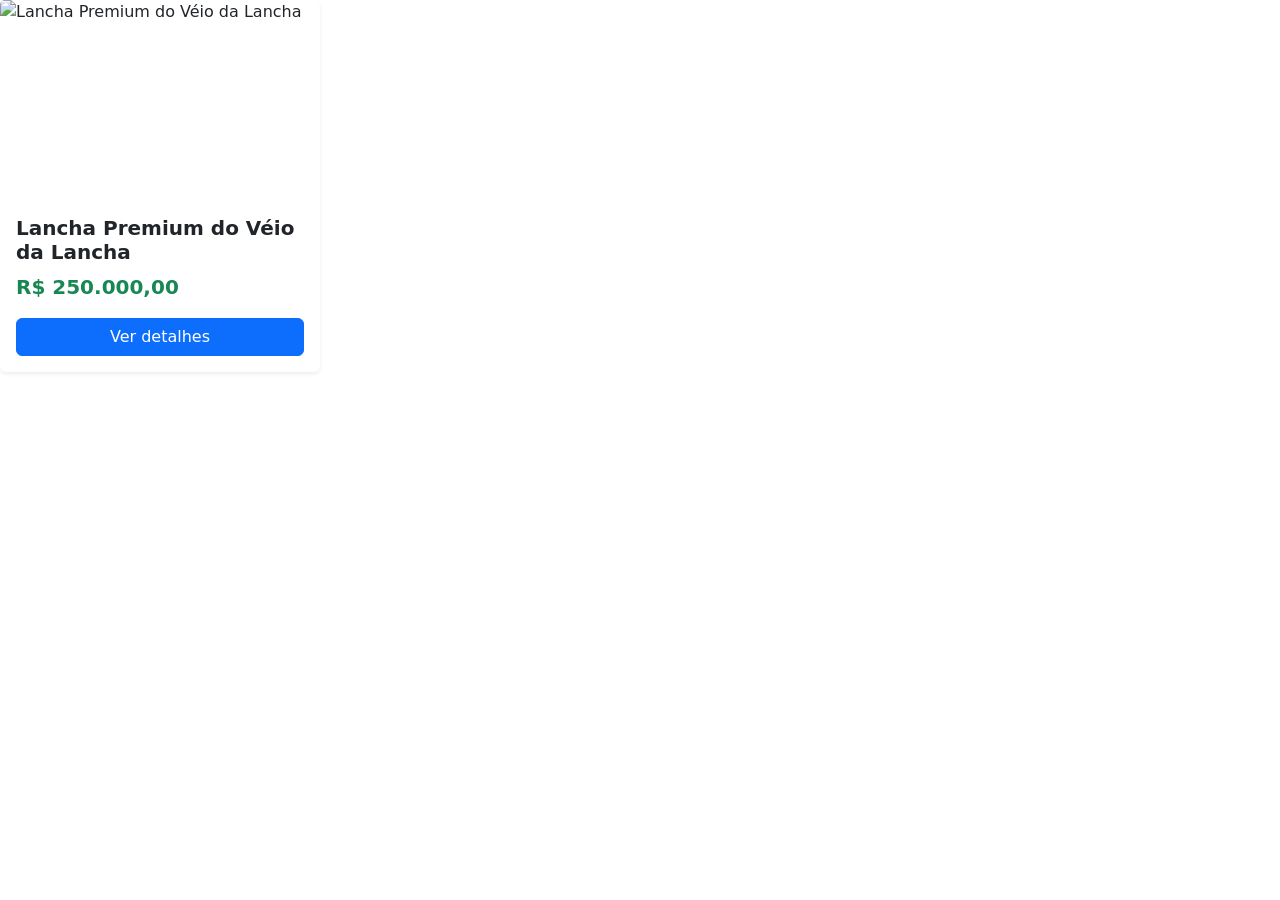
==== index.html @ 852e5b98 "feat(components): add card boat card UI implementation" ====
<!DOCTYPE html>
<html lang="en">

<head>
    <meta charset="UTF-8">
    <meta name="viewport" content="width=device-width, initial-scale=1.0">
    <title>Titanic - Aluguel de navio</title>
    <link href="https://cdn.jsdelivr.net/npm/bootstrap@5.3.8/dist/css/bootstrap.min.css" rel="stylesheet"
        integrity="sha384-sRIl4kxILFvY47J16cr9ZwB07vP4J8+LH7qKQnuqkuIAvNWLzeN8tE5YBujZqJLB" crossorigin="anonymous">
    <link rel="stylesheet" href="css/index.css">
    <link rel="stylesheet" href="styles.css">
</head>

<body>
    <div id="app"></div>

    <script type="module" src="js/index.js"></script>
    <script src="https://cdn.jsdelivr.net/npm/bootstrap@5.3.8/dist/js/bootstrap.bundle.min.js" integrity="sha384-FKyoEForCGlyvwx9Hj09JcYn3nv7wiPVlz7YYwJrWVcXK/BmnVDxM+D2scQbITxI" crossorigin="anonymous"></script>
</body>

</html>
---- styles.css ----
/* Estilos Globais - incluir em toos os arquivos html */
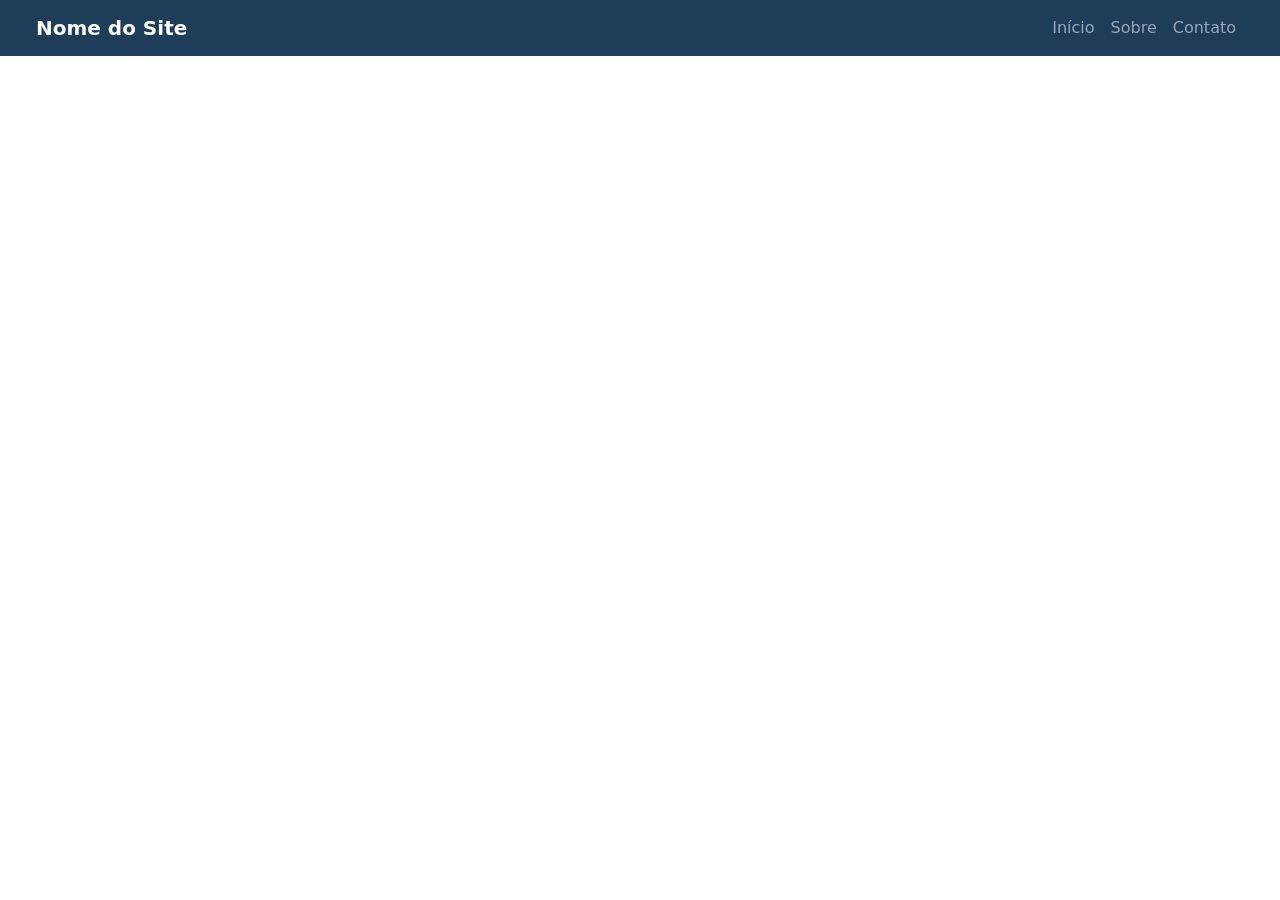
==== commit 7ca85e14: "feat: adiciona navBar" ====
--- a/index.html
+++ b/index.html
@@ -12,7 +12,6 @@
 </head>
 
 <body>
-    <div id="app"></div>
 
     <script type="module" src="js/index.js"></script>
     <script src="https://cdn.jsdelivr.net/npm/bootstrap@5.3.8/dist/js/bootstrap.bundle.min.js" integrity="sha384-FKyoEForCGlyvwx9Hj09JcYn3nv7wiPVlz7YYwJrWVcXK/BmnVDxM+D2scQbITxI" crossorigin="anonymous"></script>
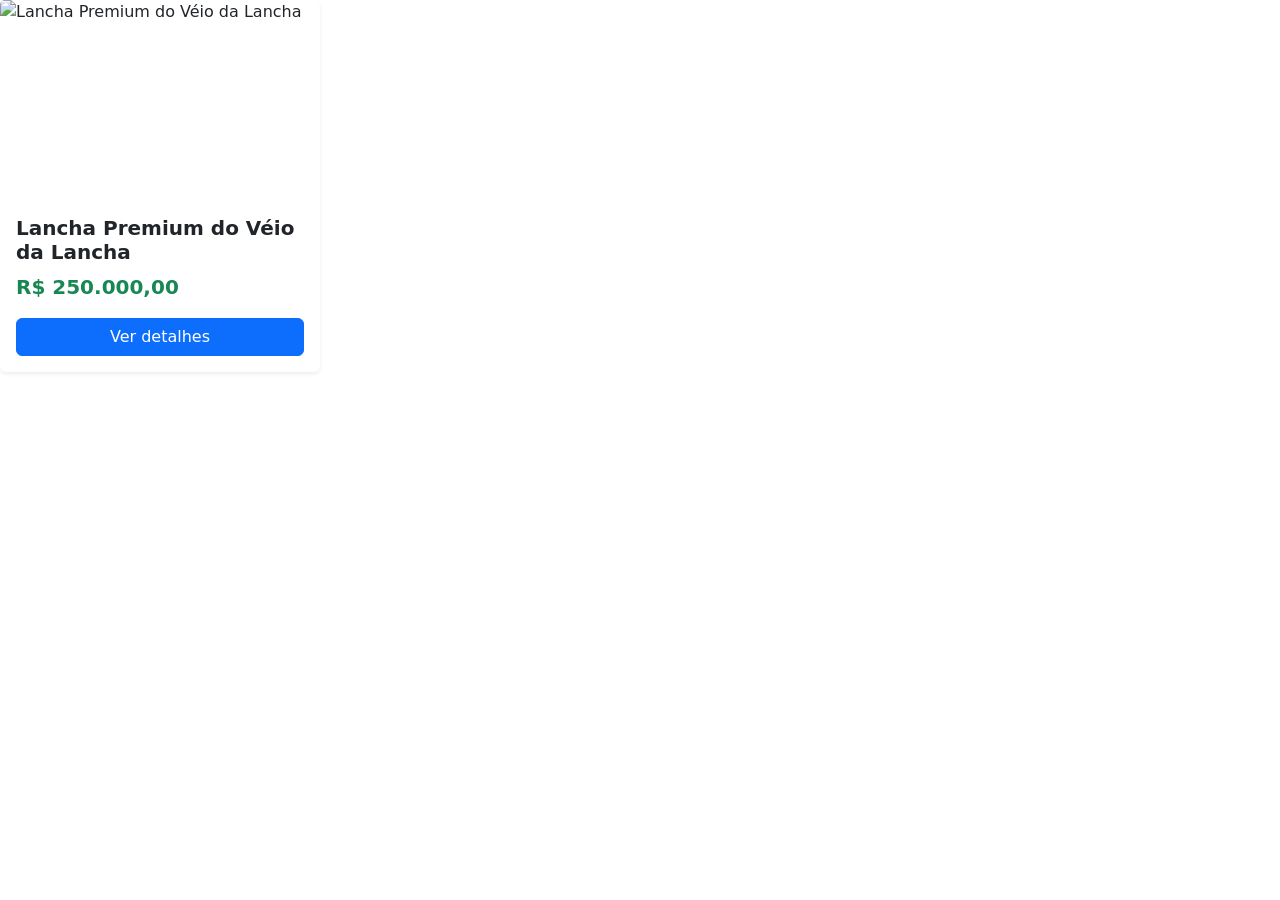
==== commit 94725a60: "Merge pull request #1 from Rafael-Jose-da-Cruz/feat/boat-card-component feat(components): add card b" ====
--- a/index.html
+++ b/index.html
@@ -12,6 +12,7 @@
 </head>
 
 <body>
+    <div id="app"></div>
 
     <script type="module" src="js/index.js"></script>
     <script src="https://cdn.jsdelivr.net/npm/bootstrap@5.3.8/dist/js/bootstrap.bundle.min.js" integrity="sha384-FKyoEForCGlyvwx9Hj09JcYn3nv7wiPVlz7YYwJrWVcXK/BmnVDxM+D2scQbITxI" crossorigin="anonymous"></script>
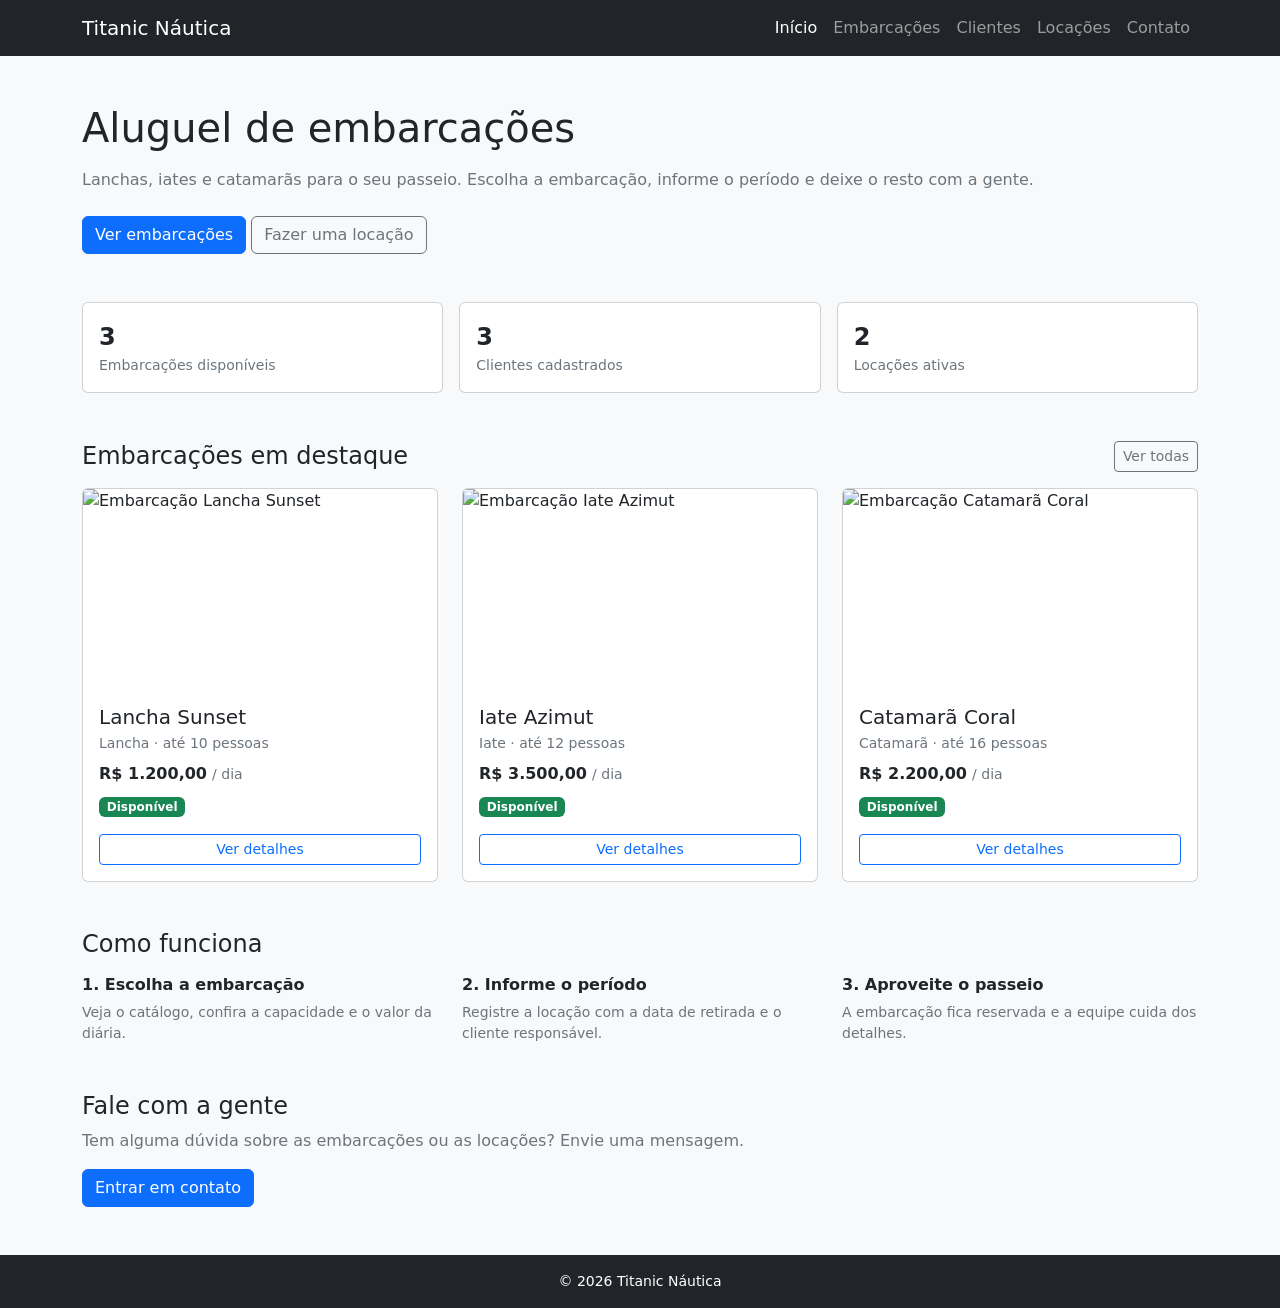
==== commit 8aadc80b: "feat: add screens and js files" ====
--- a/index.html
+++ b/index.html
@@ -1,21 +1,116 @@
 <!DOCTYPE html>
-<html lang="en">
+<html lang="pt-BR">
 
 <head>
     <meta charset="UTF-8">
     <meta name="viewport" content="width=device-width, initial-scale=1.0">
-    <title>Titanic - Aluguel de navio</title>
+    <meta name="description" content="Aluguel de lanchas, iates e catamarãs para passeios em Santa Catarina.">
+    <title>Titanic Náutica — Aluguel de embarcações</title>
     <link href="https://cdn.jsdelivr.net/npm/bootstrap@5.3.8/dist/css/bootstrap.min.css" rel="stylesheet"
         integrity="sha384-sRIl4kxILFvY47J16cr9ZwB07vP4J8+LH7qKQnuqkuIAvNWLzeN8tE5YBujZqJLB" crossorigin="anonymous">
-    <link rel="stylesheet" href="css/index.css">
     <link rel="stylesheet" href="styles.css">
 </head>
 
-<body>
-    <div id="app"></div>
+<body class="d-flex flex-column min-vh-100">
 
-    <script type="module" src="js/index.js"></script>
-    <script src="https://cdn.jsdelivr.net/npm/bootstrap@5.3.8/dist/js/bootstrap.bundle.min.js" integrity="sha384-FKyoEForCGlyvwx9Hj09JcYn3nv7wiPVlz7YYwJrWVcXK/BmnVDxM+D2scQbITxI" crossorigin="anonymous"></script>
+    <!-- Cabeçalho montado em components/header.js -->
+    <div id="cabecalho"></div>
+
+    <main class="flex-grow-1">
+
+        <section class="container py-5">
+            <h1 class="mb-3">Aluguel de embarcações</h1>
+            <p class="text-secondary mb-4">
+                Lanchas, iates e catamarãs para o seu passeio. Escolha a embarcação, informe o período
+                e deixe o resto com a gente.
+            </p>
+            <a href="embarcacoes.html" class="btn btn-primary">Ver embarcações</a>
+            <a href="locacoes.html" class="btn btn-outline-secondary">Fazer uma locação</a>
+        </section>
+
+        <section class="container pb-5">
+            <div class="row g-3">
+                <div class="col-12 col-md-4">
+                    <div class="card h-100">
+                        <div class="card-body">
+                            <p class="fs-4 fw-bold mb-0" id="total-embarcacoes">0</p>
+                            <p class="text-secondary small mb-0">Embarcações disponíveis</p>
+                        </div>
+                    </div>
+                </div>
+                <div class="col-12 col-md-4">
+                    <div class="card h-100">
+                        <div class="card-body">
+                            <p class="fs-4 fw-bold mb-0" id="total-clientes">0</p>
+                            <p class="text-secondary small mb-0">Clientes cadastrados</p>
+                        </div>
+                    </div>
+                </div>
+                <div class="col-12 col-md-4">
+                    <div class="card h-100">
+                        <div class="card-body">
+                            <p class="fs-4 fw-bold mb-0" id="total-locacoes">0</p>
+                            <p class="text-secondary small mb-0">Locações ativas</p>
+                        </div>
+                    </div>
+                </div>
+            </div>
+        </section>
+
+        <section class="container pb-5">
+            <div class="d-flex justify-content-between align-items-center mb-3">
+                <h2 class="h4 mb-0">Embarcações em destaque</h2>
+                <a href="embarcacoes.html" class="btn btn-outline-secondary btn-sm">Ver todas</a>
+            </div>
+            <div class="row g-4" id="embarcacoes-destaque"></div>
+        </section>
+
+        <section class="container pb-5">
+            <h2 class="h4 mb-3">Como funciona</h2>
+            <div class="row g-4">
+                <div class="col-12 col-md-4">
+                    <h3 class="h6 fw-bold">1. Escolha a embarcação</h3>
+                    <p class="text-secondary small mb-0">
+                        Veja o catálogo, confira a capacidade e o valor da diária.
+                    </p>
+                </div>
+                <div class="col-12 col-md-4">
+                    <h3 class="h6 fw-bold">2. Informe o período</h3>
+                    <p class="text-secondary small mb-0">
+                        Registre a locação com a data de retirada e o cliente responsável.
+                    </p>
+                </div>
+                <div class="col-12 col-md-4">
+                    <h3 class="h6 fw-bold">3. Aproveite o passeio</h3>
+                    <p class="text-secondary small mb-0">
+                        A embarcação fica reservada e a equipe cuida dos detalhes.
+                    </p>
+                </div>
+            </div>
+        </section>
+
+        <section class="container pb-5">
+            <h2 class="h4 mb-2">Fale com a gente</h2>
+            <p class="text-secondary mb-3">
+                Tem alguma dúvida sobre as embarcações ou as locações? Envie uma mensagem.
+            </p>
+            <a href="contato.html" class="btn btn-primary">Entrar em contato</a>
+        </section>
+
+    </main>
+
+    <!-- Rodapé montado em components/footer.js -->
+    <div id="rodape"></div>
+
+    <script src="https://cdn.jsdelivr.net/npm/bootstrap@5.3.8/dist/js/bootstrap.bundle.min.js"
+        integrity="sha384-FKyoEForCGlyvwx9Hj09JcYn3nv7wiPVlz7YYwJrWVcXK/BmnVDxM+D2scQbITxI"
+        crossorigin="anonymous"></script>
+    <script src="utils/formatar.js"></script>
+    <script src="utils/dados.js"></script>
+    <script src="components/header.js"></script>
+    <script src="components/footer.js"></script>
+    <script src="components/cardEmbarcacao.js"></script>
+    <script src="js/home.js"></script>
 </body>
 
 </html>
--- a/styles.css
+++ b/styles.css
@@ -1 +1,16 @@
-/* Estilos Globais - incluir em toos os arquivos html */+/* Estilos globais - usado por todas as páginas */
+
+body {
+    background-color: #f8f9fa;
+}
+
+/* Fotos dos cards e do modal */
+.imagem-embarcacao {
+    height: 200px;
+    object-fit: cover;
+}
+
+.imagem-detalhe {
+    max-height: 320px;
+    object-fit: cover;
+}
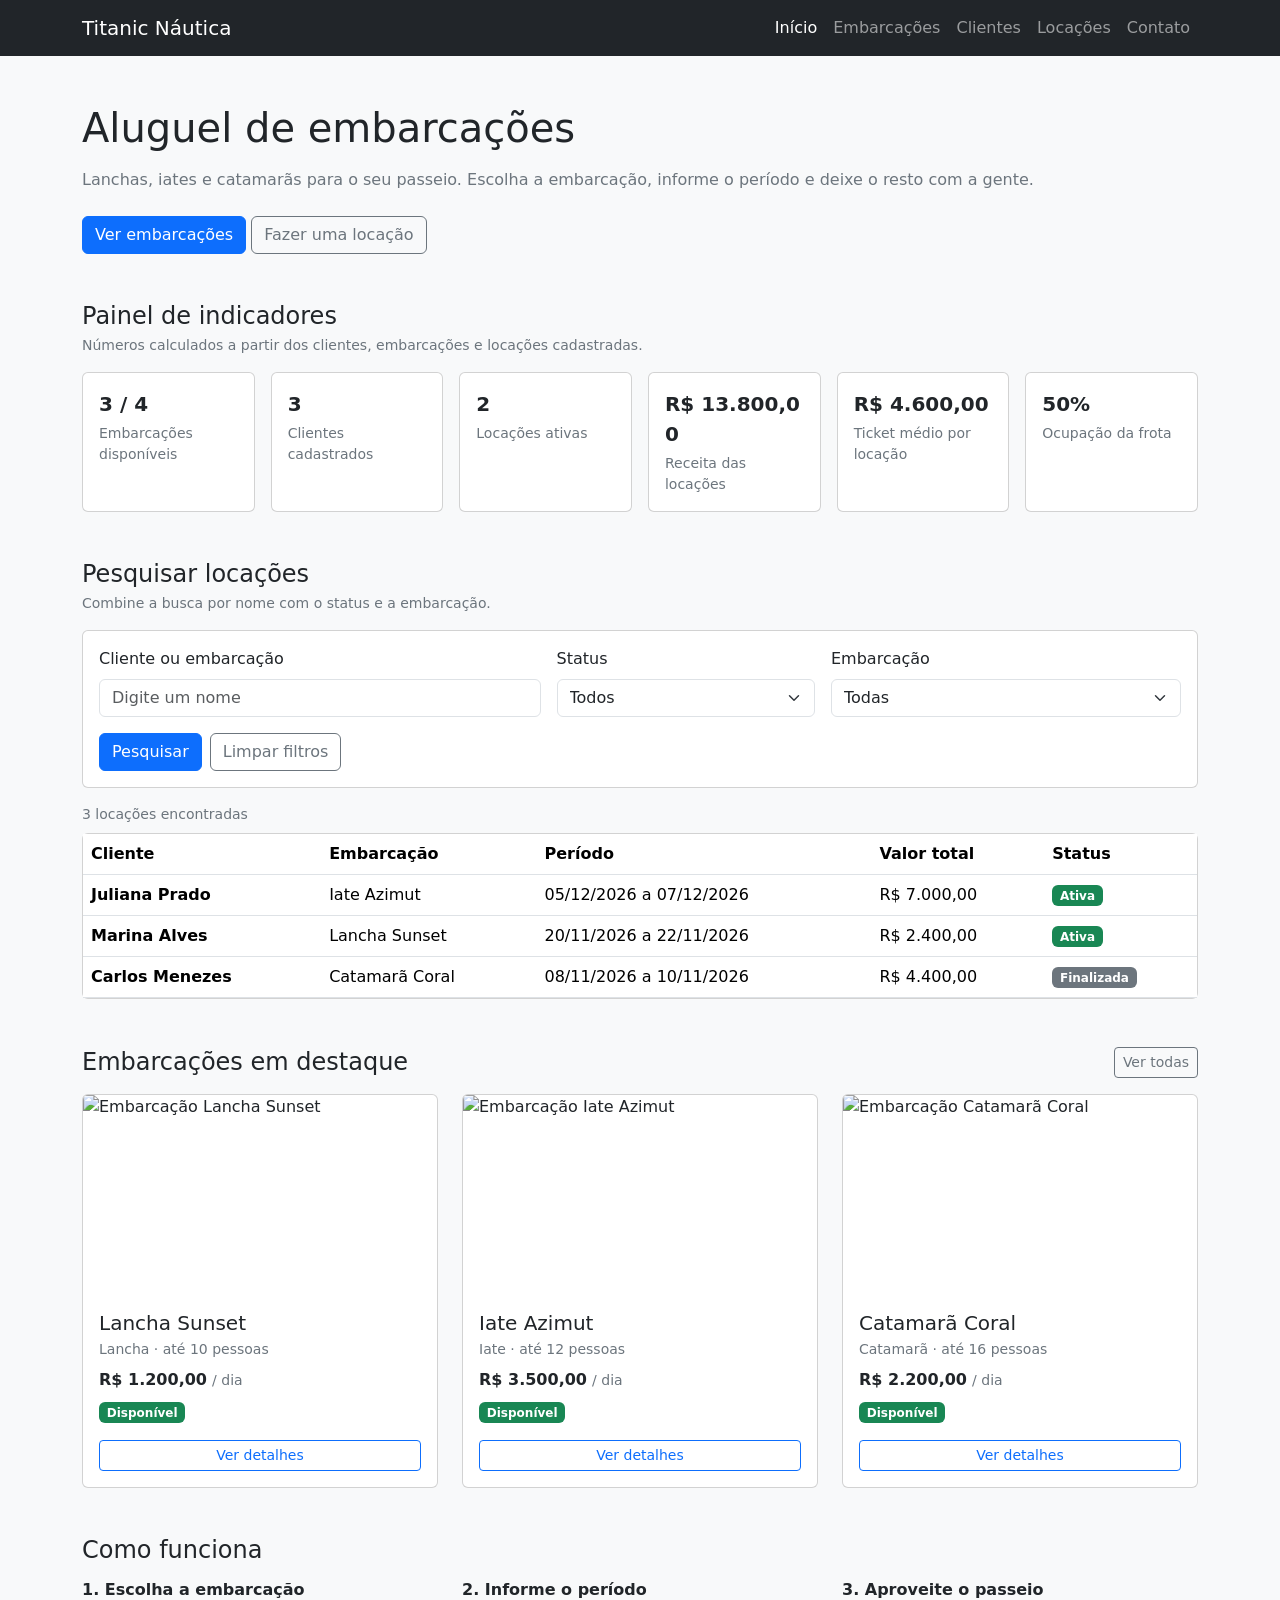
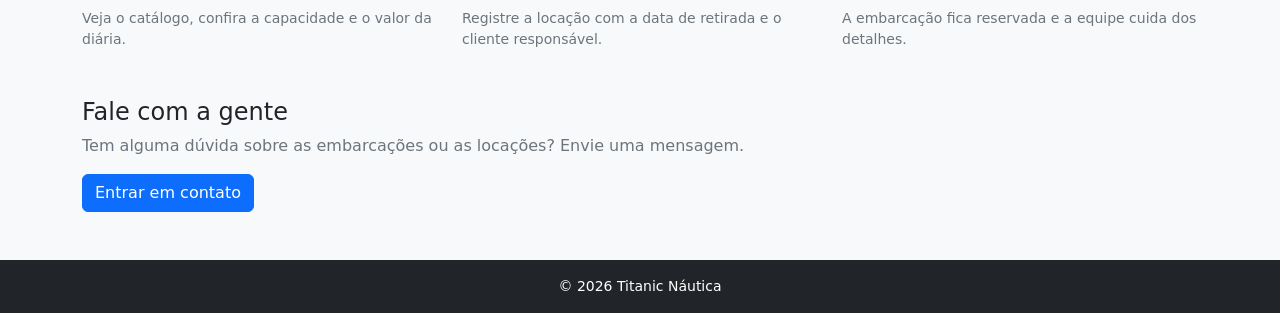
==== commit c257b505: "feat: add search fields and dashboard" ====
--- a/index.html
+++ b/index.html
@@ -13,7 +13,6 @@
 
 <body class="d-flex flex-column min-vh-100">
 
-    <!-- Cabeçalho montado em components/header.js -->
     <div id="cabecalho"></div>
 
     <main class="flex-grow-1">
@@ -28,32 +27,116 @@
             <a href="locacoes.html" class="btn btn-outline-secondary">Fazer uma locação</a>
         </section>
 
-        <section class="container pb-5">
+        <section class="container pb-5" aria-labelledby="titulo-painel">
+            <div class="mb-3">
+                <h2 class="h4 mb-1" id="titulo-painel">Painel de indicadores</h2>
+                <p class="text-secondary small mb-0">
+                    Números calculados a partir dos clientes, embarcações e locações cadastradas.
+                </p>
+            </div>
+
             <div class="row g-3">
-                <div class="col-12 col-md-4">
+                <div class="col-6 col-md-4 col-xl-2">
                     <div class="card h-100">
                         <div class="card-body">
-                            <p class="fs-4 fw-bold mb-0" id="total-embarcacoes">0</p>
+                            <p class="fs-5 fw-bold mb-1" id="kpi-disponiveis">0</p>
                             <p class="text-secondary small mb-0">Embarcações disponíveis</p>
                         </div>
                     </div>
                 </div>
-                <div class="col-12 col-md-4">
+                <div class="col-6 col-md-4 col-xl-2">
                     <div class="card h-100">
                         <div class="card-body">
-                            <p class="fs-4 fw-bold mb-0" id="total-clientes">0</p>
+                            <p class="fs-5 fw-bold mb-1" id="kpi-clientes">0</p>
                             <p class="text-secondary small mb-0">Clientes cadastrados</p>
                         </div>
                     </div>
                 </div>
-                <div class="col-12 col-md-4">
+                <div class="col-6 col-md-4 col-xl-2">
                     <div class="card h-100">
                         <div class="card-body">
-                            <p class="fs-4 fw-bold mb-0" id="total-locacoes">0</p>
+                            <p class="fs-5 fw-bold mb-1" id="kpi-ativas">0</p>
                             <p class="text-secondary small mb-0">Locações ativas</p>
                         </div>
                     </div>
                 </div>
+                <div class="col-6 col-md-4 col-xl-2">
+                    <div class="card h-100">
+                        <div class="card-body">
+                            <p class="fs-5 fw-bold mb-1" id="kpi-receita">R$ 0,00</p>
+                            <p class="text-secondary small mb-0">Receita das locações</p>
+                        </div>
+                    </div>
+                </div>
+                <div class="col-6 col-md-4 col-xl-2">
+                    <div class="card h-100">
+                        <div class="card-body">
+                            <p class="fs-5 fw-bold mb-1" id="kpi-ticket">R$ 0,00</p>
+                            <p class="text-secondary small mb-0">Ticket médio por locação</p>
+                        </div>
+                    </div>
+                </div>
+                <div class="col-6 col-md-4 col-xl-2">
+                    <div class="card h-100">
+                        <div class="card-body">
+                            <p class="fs-5 fw-bold mb-1" id="kpi-ocupacao">0%</p>
+                            <p class="text-secondary small mb-0">Ocupação da frota</p>
+                        </div>
+                    </div>
+                </div>
+            </div>
+        </section>
+
+        <section class="container pb-5" aria-labelledby="titulo-pesquisa">
+            <div class="mb-3">
+                <h2 class="h4 mb-1" id="titulo-pesquisa">Pesquisar locações</h2>
+                <p class="text-secondary small mb-0">
+                    Combine a busca por nome com o status e a embarcação.
+                </p>
+            </div>
+
+            <div class="card mb-3">
+                <div class="card-body">
+                    <form id="form-pesquisa" class="row g-3 align-items-end" role="search">
+                        <div class="col-12 col-lg-5">
+                            <label for="pesquisa-texto" class="form-label">Cliente ou embarcação</label>
+                            <input id="pesquisa-texto" type="search" class="form-control"
+                                placeholder="Digite um nome">
+                        </div>
+                        <div class="col-6 col-lg-3">
+                            <label for="pesquisa-status" class="form-label">Status</label>
+                            <select id="pesquisa-status" class="form-select">
+                                <option value="">Todos</option>
+                                <option value="ativa">Ativa</option>
+                                <option value="finalizada">Finalizada</option>
+                                <option value="cancelada">Cancelada</option>
+                            </select>
+                        </div>
+                        <div class="col-6 col-lg-4">
+                            <label for="pesquisa-embarcacao" class="form-label">Embarcação</label>
+                            <select id="pesquisa-embarcacao" class="form-select">
+                                <option value="">Todas</option>
+                            </select>
+                        </div>
+                        <div class="col-12 d-flex flex-column flex-sm-row gap-2">
+                            <button type="submit" class="btn btn-primary">Pesquisar</button>
+                            <button type="button" class="btn btn-outline-secondary" id="limpar-pesquisa">
+                                Limpar filtros
+                            </button>
+                        </div>
+                    </form>
+                </div>
+            </div>
+
+            <p class="text-secondary small mb-2" id="contador-pesquisa"></p>
+
+            <div class="card d-none" id="card-pesquisa">
+                <div id="lista-pesquisa"></div>
+            </div>
+
+            <div class="text-center py-5 d-none" id="pesquisa-vazia">
+                <h3 class="h5">Nenhuma locação encontrada</h3>
+                <p class="text-secondary mb-0">Ajuste a busca ou os filtros.</p>
             </div>
         </section>
 
@@ -99,7 +182,6 @@
 
     </main>
 
-    <!-- Rodapé montado em components/footer.js -->
     <div id="rodape"></div>
 
     <script src="https://cdn.jsdelivr.net/npm/bootstrap@5.3.8/dist/js/bootstrap.bundle.min.js"
@@ -110,7 +192,8 @@
     <script src="components/header.js"></script>
     <script src="components/footer.js"></script>
     <script src="components/cardEmbarcacao.js"></script>
+    <script src="components/tabela.js"></script>
     <script src="js/home.js"></script>
 </body>
 
-</html>+</html>
--- a/styles.css
+++ b/styles.css
@@ -1,10 +1,7 @@
-/* Estilos globais - usado por todas as páginas */
-
 body {
     background-color: #f8f9fa;
 }
 
-/* Fotos dos cards e do modal */
 .imagem-embarcacao {
     height: 200px;
     object-fit: cover;
@@ -13,4 +10,4 @@
 .imagem-detalhe {
     max-height: 320px;
     object-fit: cover;
-}
+}
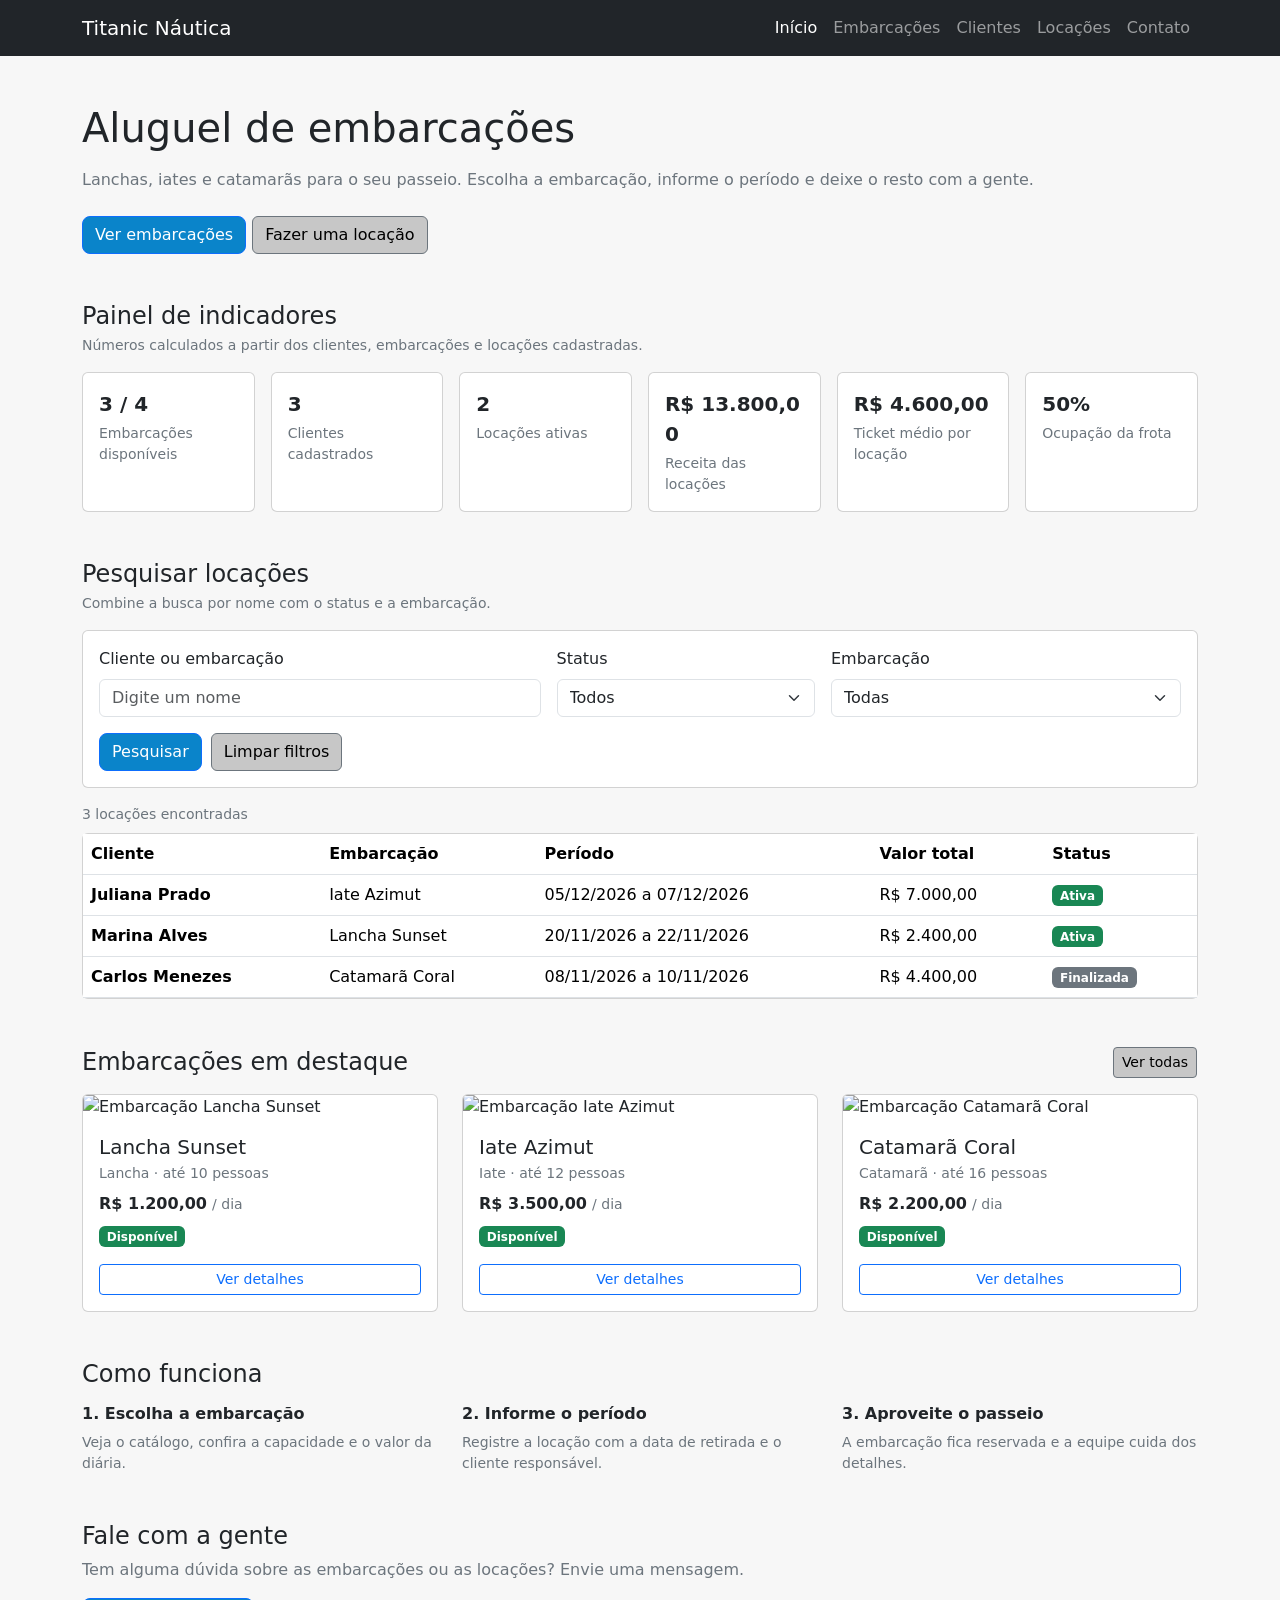
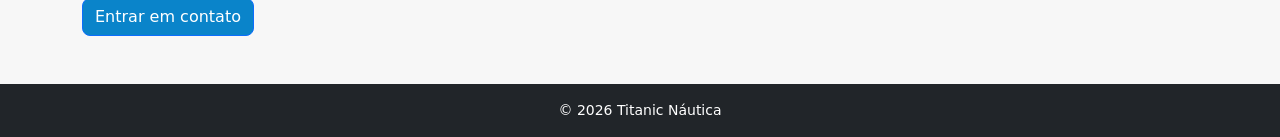
==== commit f94d17be: "feat: adiciona estilização final" ====
--- a/index.html
+++ b/index.html
@@ -8,7 +8,7 @@
     <title>Titanic Náutica — Aluguel de embarcações</title>
     <link href="https://cdn.jsdelivr.net/npm/bootstrap@5.3.8/dist/css/bootstrap.min.css" rel="stylesheet"
         integrity="sha384-sRIl4kxILFvY47J16cr9ZwB07vP4J8+LH7qKQnuqkuIAvNWLzeN8tE5YBujZqJLB" crossorigin="anonymous">
-    <link rel="stylesheet" href="styles.css">
+    <link rel="stylesheet" href="css/index.css">
 </head>
 
 <body class="d-flex flex-column min-vh-100">
--- a/css/index.css
+++ b/css/index.css
@@ -0,0 +1,33 @@
+:root{
+    --cor-primaria: #3d81b9;
+    --cor-secundaria: rgb(119, 105, 105);
+    --cor-destaque: rgb(18, 40, 163);
+    --cor-fundo: #f7f7f7;
+    --max-height: 120px;
+    --cor-texto: black;
+    --cor-texto-destaque: rgb(9, 9, 218);
+    --arredondamento: 8px;
+    --cor-btn-1: rgb(10, 132, 202);
+    --cor-btn-2: rgb(145, 136, 136);
+    --cor-btn-3: rgb(199, 199, 199);
+
+}
+
+body{
+    background-color: var(--cor-fundo);
+}
+
+.btn-primary{
+    background-color: var(--cor-btn-1);
+    border-radius: var(--arredondamento);
+}
+
+.btn-outline-secondary{
+    background-color: var(--cor-fundo);
+    margin: auto 1px;
+}
+
+.btn-outline-secondary{
+    background-color: var(--cor-btn-3);
+    color: var(--cor-texto);
+}
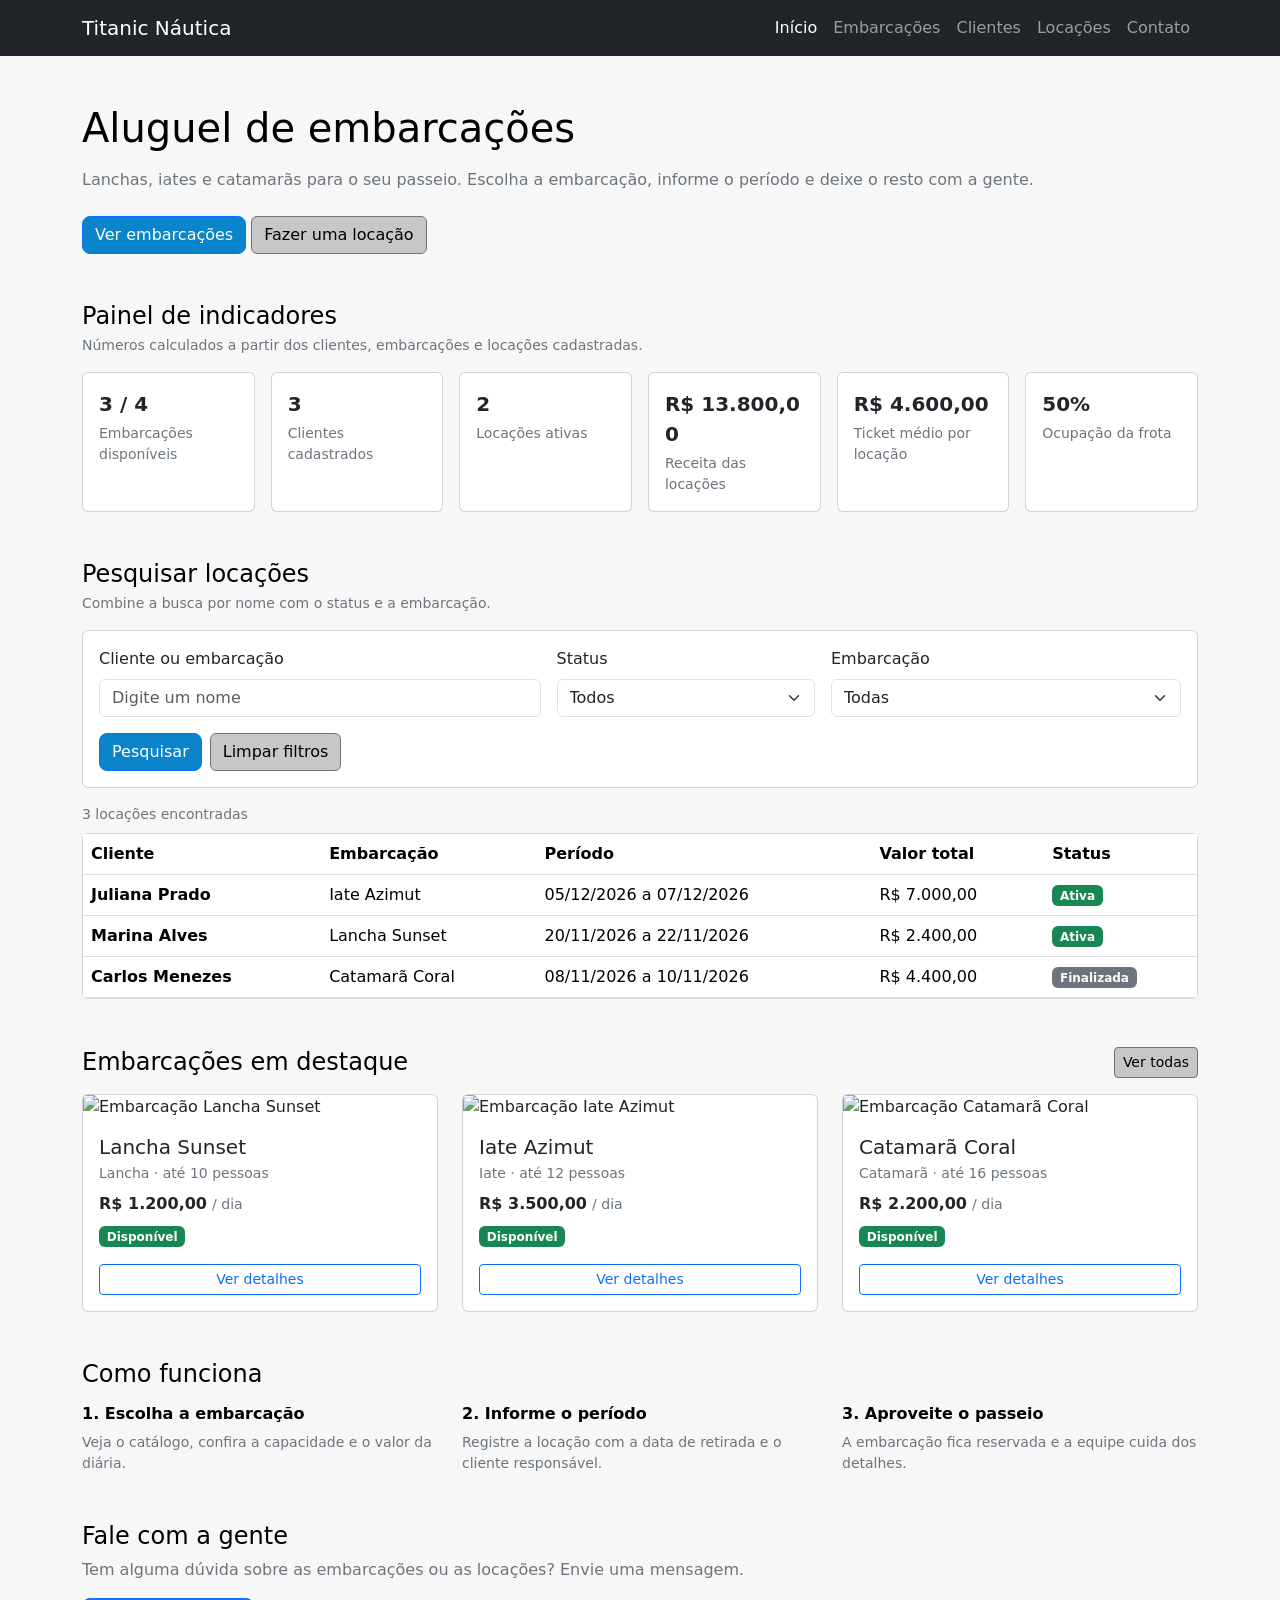
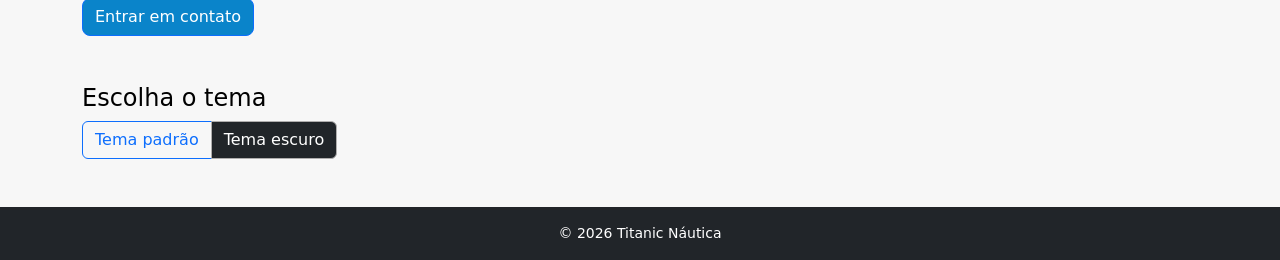
==== commit 0edbd954: "feat/ implementa modo escuro" ====
--- a/index.html
+++ b/index.html
@@ -180,6 +180,14 @@
             <a href="contato.html" class="btn btn-primary">Entrar em contato</a>
         </section>
 
+        <section class="container pb-5">
+            <h2 class="h4 mb-2">Escolha o tema</h2>
+            <div class="btn-group" role="group" aria-label="Basic example">
+                <button type="button" class="btn btn-outline-primary" id="btn-tema-padrao">Tema padrão</button>
+                <button type="button" class="btn btn-dark" id="btn-tema-escuro">Tema escuro</button>
+            </div>
+        </section>
+
     </main>
 
     <div id="rodape"></div>
@@ -193,6 +201,7 @@
     <script src="components/footer.js"></script>
     <script src="components/cardEmbarcacao.js"></script>
     <script src="components/tabela.js"></script>
+    <script src="components/tema.js"></script>
     <script src="js/home.js"></script>
 </body>
 
--- a/css/index.css
+++ b/css/index.css
@@ -15,6 +15,37 @@
 
 body{
     background-color: var(--cor-fundo);
+    color: var(--cor-texto)
+}
+
+.modo-escuro{
+    --cor-fundo: #121212;
+    --cor-texto: #f8f9fa;
+    --cor-primaria: #529ecc;
+    --cor-btn-1: #396fe2;
+    --cor-btn-3: #2b3035;
+}
+
+.modo-escuro .card {
+    background-color: #1e1e1e;
+    color: #f8f9fa;
+    border-color: #333;
+}   
+
+.modo-escuro .form-control, .modo-escuro .form-select {
+    background-color: #1e1e1e;
+    color: #f8f9fa;
+    border-color: #333;
+}
+
+.modo-escuro .form-control::placeholder{
+    color: #f8f9fa;
+}
+
+.modo-escuro table, .modo-escuro th, .modo-escuro td {
+    background-color: #1e1e1e;
+    color: #f8f9fa;
+    border-color: #333;
 }
 
 .btn-primary{
@@ -23,11 +54,10 @@
 }
 
 .btn-outline-secondary{
-    background-color: var(--cor-fundo);
-    margin: auto 1px;
-}
-
-.btn-outline-secondary{
     background-color: var(--cor-btn-3);
     color: var(--cor-texto);
 }
+
+.btn-dark{
+    border-color: #afaeae;
+}
